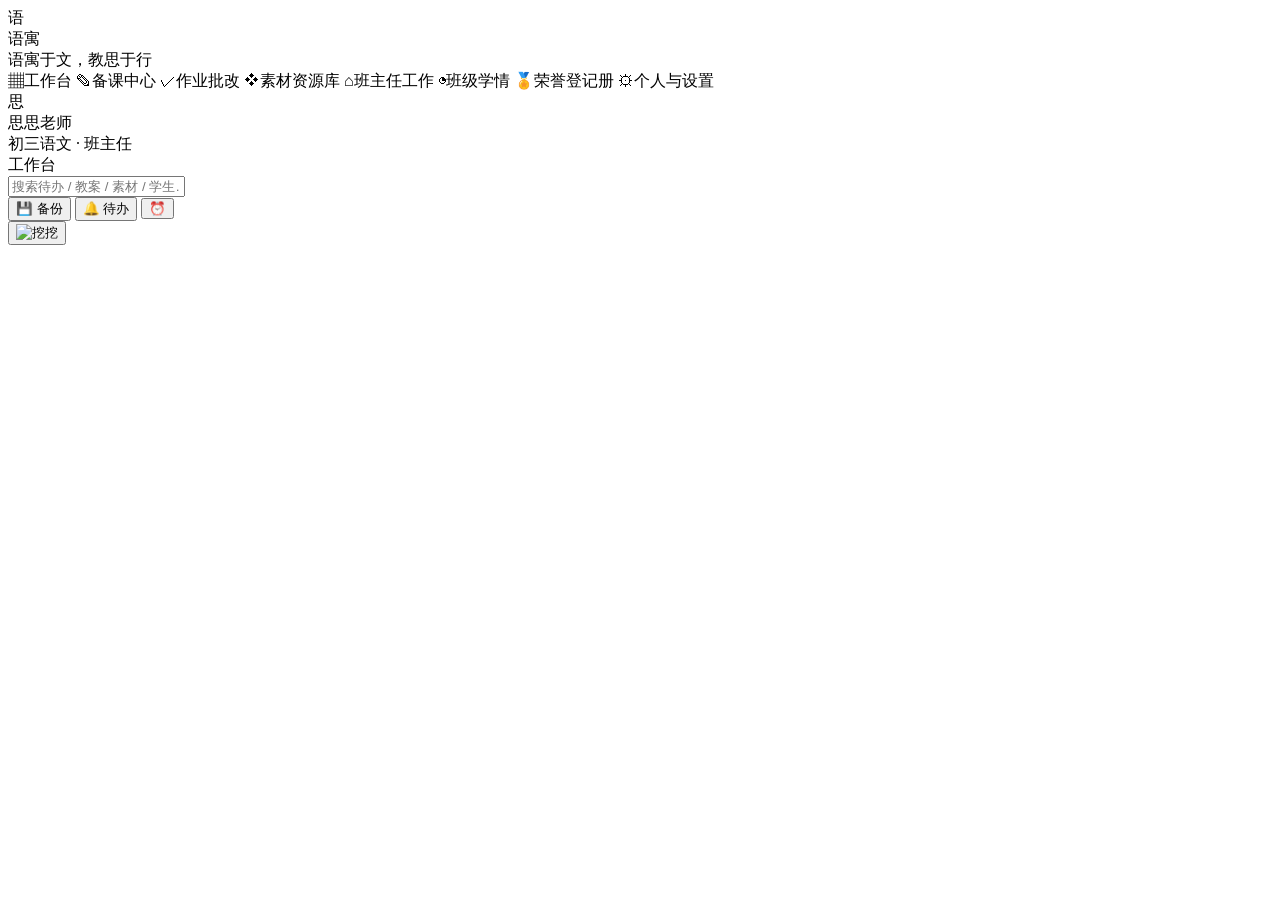
==== index.html @ 472ce5b4 "add index.html" ====
<!DOCTYPE html>
<html lang="zh-CN">
<head>
<meta charset="UTF-8" />
<meta name="viewport" content="width=device-width, initial-scale=1.0" />
<title>语寓 · 语寓于文，教思于行</title>
<meta name="theme-color" content="#6ea8dc" />
<link rel="manifest" href="manifest.webmanifest" />
<link rel="apple-touch-icon" href="img/icon.svg" />
<link rel="stylesheet" href="css/style.css" />
</head>
<body>
<div id="bgLayer"></div>
<div class="app">
  <!-- 侧边栏 -->
  <aside class="sidebar">
    <div class="brand">
      <div class="brand-logo">语</div>
      <div class="brand-text">
        <div class="brand-name">语寓</div>
        <div class="brand-sub">语寓于文，教思于行</div>
      </div>
    </div>
    <nav class="nav" id="nav">
      <a class="nav-item active" data-view="dashboard"><span class="ico">▦</span>工作台</a>
      <a class="nav-item" data-view="lesson"><span class="ico">✎</span>备课中心</a>
      <a class="nav-item" data-view="homework"><span class="ico">✓</span>作业批改</a>
      <a class="nav-item" data-view="resource"><span class="ico">❖</span>素材资源库</a>
      <a class="nav-item" data-view="homeroom"><span class="ico">⌂</span>班主任工作</a>
      <a class="nav-item" data-view="analytics"><span class="ico">◔</span>班级学情</a>
      <a class="nav-item" data-view="honor"><span class="ico">🏅</span>荣誉登记册</a>
      <a class="nav-item" data-view="settings"><span class="ico">⚙</span>个人与设置</a>
    </nav>
    <div class="sidebar-foot">
      <div class="user-mini">
        <div class="avatar" id="sideAvatar" title="点击修改头像">思</div>
        <div>
          <div class="uname" id="sideName">思思老师</div>
          <div class="urole">初三语文 · 班主任</div>
        </div>
      </div>
    </div>
  </aside>

  <!-- 主区域 -->
  <main class="main">
    <header class="topbar">
      <div class="topbar-title" id="viewTitle">工作台</div>
      <div class="topbar-search">
        <input type="text" id="globalSearch" placeholder="搜索待办 / 教案 / 素材 / 学生…" autocomplete="off" />
        <div class="search-drop" id="searchDrop" style="display:none"></div>
      </div>
      <div class="topbar-actions">
        <button class="btn-ghost" id="backupBtn" title="数据备份（JSON 导入 / 导出）">💾 备份</button>
        <button class="btn-ghost" id="todoBtn">🔔 待办 <span class="badge" style="display:none">0</span></button>
        <button class="remind-icon" id="classRemindIcon" title="上课提醒">
          <span class="ri-emoji">⏰</span>
          <span class="remind-badge" id="remindBadge" style="display:none"></span>
        </button>
      </div>
    </header>
    <section class="content" id="content"><!-- 动态渲染 --></section>
  </main>
</div>
<button id="agentLauncher" class="agent-launcher" title="挖挖 · 智能体助手"><img src="img/wawa.png" alt="挖挖" /></button>
<script src="js/data.js"></script>
<script src="js/api.js"></script>
<script src="js/xlsx.full.min.js"></script>
<script src="js/app.js"></script>
</body>
</html>
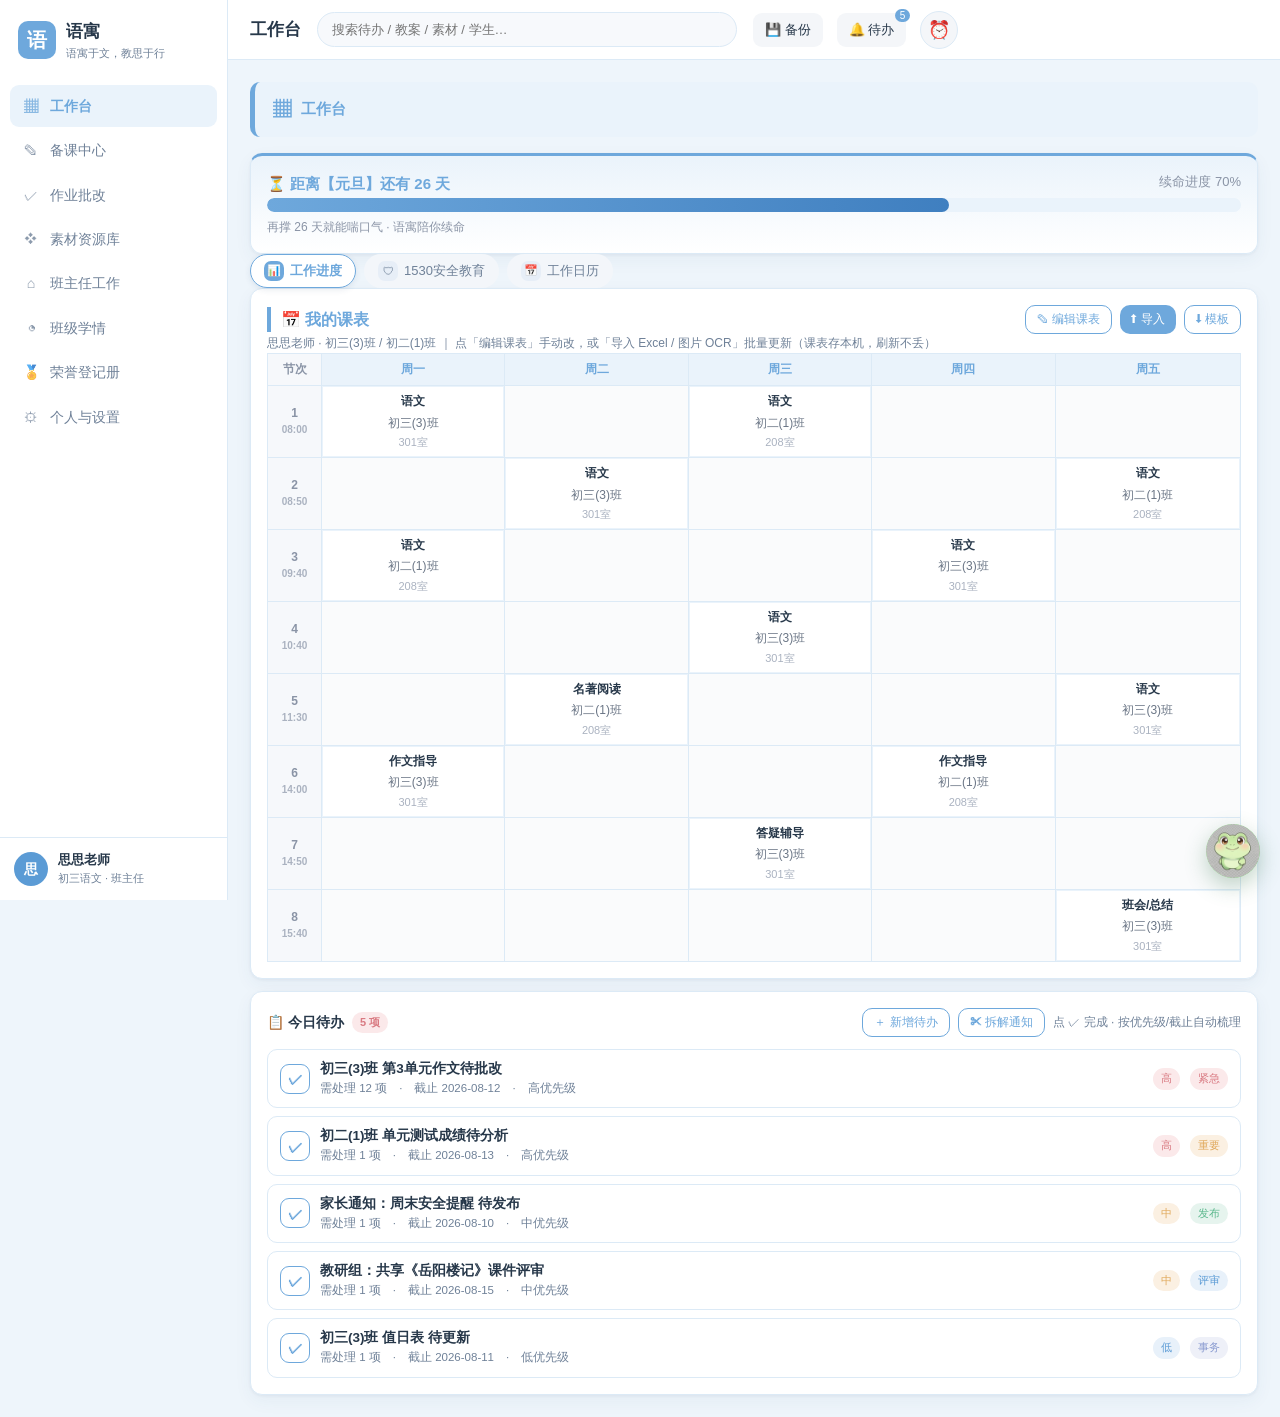
==== commit 0e5f88ab: "[security] P2: 凭据加密 + CSP + 成绩查询码校验" ====
--- a/index.html
+++ b/index.html
@@ -5,6 +5,7 @@
 <meta name="viewport" content="width=device-width, initial-scale=1.0" />
 <title>语寓 · 语寓于文，教思于行</title>
 <meta name="theme-color" content="#6ea8dc" />
+<meta http-equiv="Content-Security-Policy" content="default-src 'self'; script-src 'self' https://cdn.jsdelivr.net; style-src 'self' 'unsafe-inline'; img-src 'self' data:; connect-src 'self' https:; font-src 'self' data:; worker-src 'self' blob: https://cdn.jsdelivr.net; object-src 'none'; base-uri 'self'; frame-ancestors 'none'" />
 <link rel="manifest" href="manifest.webmanifest" />
 <link rel="apple-touch-icon" href="img/icon.svg" />
 <link rel="stylesheet" href="css/style.css" />
@@ -66,6 +67,7 @@
 <script src="js/data.js"></script>
 <script src="js/api.js"></script>
 <script src="js/xlsx.full.min.js"></script>
+<script src="js/crypto.js"></script>
 <script src="js/app.js"></script>
 </body>
 </html>
--- a/css/style.css
+++ b/css/style.css
@@ -0,0 +1,623 @@
+/* =====================================================================
+   语寓 · 设计规范 Design Tokens  （最后更新：2026-08-10）
+   统一「浅蓝框架」—— 所有新增页面/模块都必须套用以下令牌与约定，
+   禁止再各自新增配色、渐变、色条、圆角或阴影。
+   ---------------------------------------------------------------------
+   1) 主色（唯一强调色，呼应"挖挖"浅蓝）
+      --accent        主色：按钮/激活态/进度条/链接/勾选/表头
+      --accent-soft   主色浅底：激活背景、卡片描边底色
+      --accent-strong 主色深：渐变末端、强调文字
+      --brand         旧名，等同 --accent（保留兼容，勿再新用）
+      ※ 全站只有一个强调色，禁止给卡片单独加 --hue 色条/色块。
+
+   2) 语义色（仅用于"状态/分类标签 .tag"，不用于大面积铺色）
+      --blue/--green/--amber/--purple/--red  及各自 -soft 浅底
+      ※ 强调色阶：--rc1~--rc6 浅红（明度/纯度递进），用于"需要强调的图标底"，
+         如备课中心常用网址的 emoji 图标，禁止用于文字或大面积铺色。
+
+   3) 中性色
+      --bg 页面底(浅蓝)  --panel 卡片底(白)  --ink 正文  --muted 辅助  --line 描边
+
+   4) 圆角  卡片 --radius:12px ；按钮/标签/小卡 --radius-sm:10px  （二选一，不混用）
+   5) 阴影  仅 --shadow 一档（静默态）；hover 用 transform+同档阴影"抬起"，不新增阴影变量
+   6) 间距  一律 8 的倍数：8 / 12 / 16 / 24 ；卡片内 padding 16
+   7) 字号  页面标题 20 · 区块标题 16 · 正文 14 · 辅助 12
+
+   8) 组件约定（新增模块先复用，勿新造一次性样式）
+      .card            统一容器：白底 + --radius + --shadow + 1px --line 描边
+      .tag             标签：颜色只取语义色名 red/blue/green/amber/purple
+      .btn             主按钮（实心 --accent）；.btn.line 次级（描边）
+      .sub-tab         横向子导航（文字按钮，active 用 --accent）
+      .pill            筛选胶囊（active 用 --accent-soft 底 + --accent 字）
+      .progress-mini   进度条 > i（实心 --accent；.wide 为横向大条）
+      .survive         续命/放假倒计时条（渐变 --accent → --accent-strong）
+      .res             资源图标卡（备课中心教案单元/网址/教材共用：整卡可点，hover 抬起）
+      .res-ico / .res-url / .res-open  配套子部件（图标块 / URL 灰字 / 打开链接文字）
+      .sites-toolbar   备课网址聚合工具条（自动保存提示 + 一键预览/添加）
+      .sites-group     按板块分组容器（板块标题头 + 卡片网格）
+      .sites-card-del  资源卡右上角删除按钮（hover 显现，避开冒泡）
+      .sites-add-card  虚线添加卡（hover 变实色 + accent 描边）
+      .cs-tool         一课一标交互卡（左侧下拉选择课文 / 右侧自动对应学段）
+   ===================================================================== */
+
+:root{
+  --bg:#eef5fb; --panel:#ffffff; --ink:#27384a; --muted:#6f8198;
+  --line:#dceaf6; --brand:#6ea8dc; --brand-soft:#eaf3fb;
+  --blue:#5b9bd5; --blue-soft:#e8f1fa;
+  --green:#5cb88d; --green-soft:#e6f4ee;
+  --amber:#e0a85b; --amber-soft:#fbf0e2;
+  --purple:#8a9bd0; --purple-soft:#eef0f8;
+  --red:#d97a82; --red-soft:#fbe9ea;
+  --rc1:#fdeced; --rc2:#fbdde0; --rc3:#f7c3c8; --rc4:#f2a6ad; --rc5:#ec878f; --rc6:#e36771;
+  --accent:#6ea8dc; --accent-soft:#eaf3fb; --accent-strong:#3f7fc0;
+  --shadow:0 1px 3px rgba(40,70,110,.06),0 6px 18px rgba(40,70,110,.05);
+  --radius:12px; --radius-sm:10px;
+}
+*{box-sizing:border-box;margin:0;padding:0}
+body{font-family:-apple-system,"PingFang SC","Microsoft YaHei",Segoe UI,sans-serif;
+  background:var(--bg);color:var(--ink);font-size:14px;line-height:1.6}
+#bgLayer{position:fixed;inset:0;z-index:0;background-size:cover;background-position:center;background-repeat:no-repeat;transition:background .3s ease}
+.app{display:flex;min-height:100vh;position:relative;z-index:1}
+.bg-swatch{width:46px;height:46px;border-radius:10px;border:2px solid var(--line);cursor:pointer;transition:.15s;position:relative;color:#5b6b7d;font-size:11px;font-weight:600}
+.bg-swatch:hover{border-color:var(--brand)}
+.bg-swatch.active{border-color:var(--brand);box-shadow:0 0 0 3px var(--accent-soft)}
+
+/* 侧边栏 */
+.sidebar{width:228px;background:var(--panel);border-right:1px solid var(--line);
+  display:flex;flex-direction:column;position:sticky;top:0;height:100vh}
+.brand{display:flex;align-items:center;gap:10px;padding:18px 18px 14px}
+.brand-logo{width:38px;height:38px;border-radius:10px;background:var(--brand);
+  color:#fff;font-size:20px;font-weight:700;display:flex;align-items:center;justify-content:center}
+.brand-name{font-weight:700;font-size:17px}
+.brand-sub{font-size:11px;color:var(--muted)}
+.nav{padding:8px 10px;display:flex;flex-direction:column;gap:2px;flex:1}
+.nav-item{display:flex;align-items:center;gap:10px;padding:10px 12px;border-radius:9px;
+  color:var(--muted);cursor:pointer;font-weight:500;user-select:none}
+.nav-item .ico{width:18px;text-align:center;opacity:.8}
+.nav-item:hover{background:#f0f3f7;color:var(--ink)}
+.nav-item.active{background:var(--accent-soft);color:var(--accent);font-weight:600}
+.sidebar-foot{padding:12px 14px;border-top:1px solid var(--line)}
+.user-mini{display:flex;align-items:center;gap:10px}
+.avatar{width:34px;height:34px;border-radius:50%;background:var(--blue);color:#fff;
+  display:flex;align-items:center;justify-content:center;font-weight:600;flex:none;
+  overflow:hidden;cursor:pointer;transition:box-shadow .15s}
+.avatar:hover{box-shadow:0 0 0 3px var(--accent-soft)}
+.avatar img{width:100%;height:100%;border-radius:50%;object-fit:cover;display:block}
+.avatar.small{width:30px;height:30px;font-size:13px}
+.avatar.lg{width:56px;height:56px;font-size:22px}
+.uname{font-weight:600;font-size:13px}.urole{font-size:11px;color:var(--muted)}
+
+/* 主区 */
+.main{flex:1;display:flex;flex-direction:column;min-width:0}
+.topbar{height:60px;background:var(--panel);border-bottom:1px solid var(--line);
+  display:flex;align-items:center;gap:16px;padding:0 22px;position:sticky;top:0;z-index:5}
+.topbar-title{font-size:17px;font-weight:700}
+.topbar-search{flex:1;max-width:420px}
+.topbar-search input{width:100%;padding:9px 14px;border:1px solid var(--line);
+  border-radius:20px;background:#f7f9fc;font-size:13px;outline:none}
+.topbar-search input:focus{border-color:var(--brand);background:#fff}
+.topbar-actions{display:flex;align-items:center;gap:14px}
+.btn-ghost{background:#f4f6f9;border:none;padding:8px 12px;border-radius:9px;
+  cursor:pointer;font-size:13px;color:var(--ink);position:relative}
+.btn-ghost:hover{background:#eaeef3}
+.badge{position:absolute;top:-4px;right:-4px;background:var(--brand);color:#fff;
+  font-size:10px;border-radius:10px;padding:1px 5px}
+
+/* 上课提醒 · 右上角闹钟图标 */
+.remind-icon{position:relative;width:38px;height:38px;border-radius:50%;border:1px solid var(--line);
+  background:#f4f6f9;cursor:pointer;font-size:18px;display:flex;align-items:center;justify-content:center;transition:.2s; padding:0}
+.remind-icon:hover{background:#eaeef3}
+.remind-icon.active{background:#fdecec;border-color:#f0a3a3;animation:remindPulse 1.1s infinite}
+@keyframes remindPulse{0%{box-shadow:0 0 0 0 rgba(232,80,58,.55)}70%{box-shadow:0 0 0 9px rgba(232,80,58,0)}100%{box-shadow:0 0 0 0 rgba(232,80,58,0)}}
+.remind-badge{position:absolute;top:-6px;right:-6px;background:#e8503a;color:#fff;font-size:10px;
+  border-radius:10px;padding:1px 5px;font-weight:700;min-width:16px;text-align:center;line-height:1.4}
+.remind-pop{position:fixed;z-index:80;background:var(--panel);border:1px solid var(--line);border-radius:12px;
+  box-shadow:var(--shadow);padding:14px;width:262px}
+.remind-pop .rp-title{font-weight:700;font-size:13px;margin-bottom:8px}
+.remind-pop .rp-next .rp-tt{font-size:13px;font-weight:600}
+.remind-pop .rp-next .rp-sub{font-size:12px;color:#6b7686;margin-top:2px}
+.remind-pop .rp-next .rp-dur{font-size:12px;margin-top:6px;color:#6b7686}
+.remind-pop .rp-next .rp-dur.rp-soon{color:#e8503a;font-weight:700}
+.remind-pop .switch{margin-top:12px}
+.content{padding:22px;overflow:auto}
+
+/* 通用卡片/网格 */
+.grid{display:grid;gap:16px}
+.cols-4{grid-template-columns:repeat(4,1fr)}
+.cols-3{grid-template-columns:repeat(3,1fr)}
+.cols-2{grid-template-columns:repeat(2,1fr)}
+.card{background:var(--panel);border:1px solid var(--line);border-radius:var(--radius);
+  padding:16px;box-shadow:var(--shadow)}
+.card h3{font-size:14px;margin-bottom:10px;display:flex;align-items:center;gap:8px}
+.card h3 .tag{margin-left:auto}
+.stat{display:flex;flex-direction:column;gap:4px}
+.stat .num{font-size:26px;font-weight:700}
+.stat .lbl{color:var(--muted);font-size:12px}
+.stat .delta{font-size:12px}
+.up{color:var(--green)}.down{color:var(--brand)}
+
+/* 1530 安全教育：本周提醒细条（仅在有提醒时出现） */
+.safe-remind{ background:var(--blue-soft); border:1px solid var(--line); border-left:3px solid var(--blue);
+  border-radius:var(--radius-sm); padding:10px 12px; margin-bottom:10px; font-size:13px; color:var(--ink); }
+.safe-remind-head{ font-weight:500; margin-bottom:6px; }
+.safe-remind .row{ background:#fff; border-radius:8px; }
+
+/* 徽标 */
+.tag{font-size:11px;padding:2px 8px;border-radius:20px;background:#eef2f7;color:var(--muted)}
+.tag.red{background:var(--red-soft);color:var(--red)}
+.tag.blue{background:var(--blue-soft);color:var(--blue)}
+.tag.green{background:var(--green-soft);color:var(--green)}
+.tag.amber{background:var(--amber-soft);color:var(--amber)}
+.tag.purple{background:var(--purple-soft);color:var(--purple)}
+.tag.pink{background:#fdecf3;color:#d63384}
+.tag.gray{background:#eef2f7;color:var(--muted)}
+/* 整本阅读 · 自测模式隐藏答案 */
+#qList.hide-ans .q-ans{display:none}
+
+/* 列表/表格 */
+.list{display:flex;flex-direction:column;gap:10px}
+.row{display:flex;align-items:center;gap:12px;padding:12px;border:1px solid var(--line);
+  border-radius:10px;background:#fff}
+.row:hover{border-color:#d6dcea}
+.row .main{flex:1;min-width:0}
+.row .title{font-weight:600}
+.row .meta{color:var(--muted);font-size:12px}
+table{width:100%;border-collapse:collapse;font-size:13px}
+th,td{text-align:left;padding:10px 12px;border-bottom:1px solid var(--line)}
+th{color:var(--muted);font-weight:600;font-size:12px;background:#fafbfc}
+tr:hover td{background:#fafcff}
+
+/* 按钮 */
+.btn{background:var(--accent);color:#fff;border:none;padding:9px 16px;border-radius:var(--radius-sm);
+  cursor:pointer;font-size:13px;font-weight:500}
+.btn:hover{filter:brightness(.95)}
+.btn.line{background:#fff;color:var(--accent);border:1px solid var(--accent)}
+.btn.sm{padding:5px 11px;font-size:12px}
+.btn.danger{background:#e35d6a;color:#fff}
+.btn.danger.line{background:#fff;color:#e35d6a;border:1px solid #e35d6a}
+/* 作业批改 · 默写逐字比对 */
+.diff-box{font-size:18px;line-height:2;letter-spacing:2px;word-break:break-all}
+.diff-ok{color:#2f9e57;font-weight:700}
+.diff-bad{color:#d23b3b;background:#fdeaea;border-radius:3px;font-weight:700}
+.diff-miss{color:#bbb;font-weight:700}
+/* 作业批改 · 作文批改报告 */
+.grade-report{border:1px solid var(--accent-soft);background:var(--accent-soft);border-radius:10px;padding:14px}
+.grade-total{font-size:26px;font-weight:800;color:var(--accent)}
+.grade-report .bar{height:8px;background:#fff;border-radius:6px;overflow:hidden}
+.grade-report .bar i{display:block;height:100%;background:var(--accent)}
+
+/* 排版 */
+.section-title{font-size:16px;font-weight:700;margin:4px 0 14px;display:flex;align-items:center;gap:8px;
+  color:var(--accent);border-left:4px solid var(--accent);padding-left:10px}
+.muted{color:var(--muted)}
+.flex{display:flex}.between{justify-content:space-between}.center{align-items:center}
+.gap8{gap:8px}.gap12{gap:12px}.mt16{margin-top:16px}.mb12{margin-bottom:12px}
+.pill{display:inline-flex;align-items:center;gap:6px;padding:5px 11px;border-radius:20px;
+  background:#f1f4f8;cursor:pointer;font-size:12px;user-select:none}
+.pill.active{background:var(--accent);color:#fff}
+.bar{height:10px;border-radius:6px;background:#eef1f5;overflow:hidden}
+.bar > i{display:block;height:100%;border-radius:6px}
+.small-chart{display:flex;align-items:flex-end;gap:8px;height:120px;padding-top:8px}
+.small-chart .col{flex:1;display:flex;flex-direction:column;align-items:center;gap:4px;justify-content:flex-end}
+.small-chart .col .b{width:100%;border-radius:6px 6px 0 0;background:var(--blue)}
+.small-chart .col .x{font-size:11px;color:var(--muted)}
+.empty{padding:40px;text-align:center;color:var(--muted)}
+.kpi-row{display:flex;gap:18px;flex-wrap:wrap}
+.field{display:flex;flex-direction:column;gap:5px;margin-bottom:12px}
+.field label{font-size:12px;color:var(--muted);font-weight:600}
+.field input,.field select,.field textarea{padding:9px 11px;border:1px solid var(--line);
+  border-radius:8px;font-size:13px;font-family:inherit;outline:none}
+.field input:focus,.field textarea:focus{border-color:var(--brand)}
+.rubric{display:flex;flex-direction:column;gap:10px}
+.rubric .item{display:flex;align-items:center;gap:12px}
+.rubric .item .name{width:120px;font-weight:600}
+.rubric .item .pts{margin-left:auto;color:var(--muted)}
+.stars{display:flex;gap:4px}
+.stars span{cursor:pointer;font-size:18px;color:#d8dee6}
+.stars span.on{color:var(--amber)}
+.toast{position:fixed;bottom:24px;left:50%;transform:translateX(-50%);background:#1f2733;
+  color:#fff;padding:11px 20px;border-radius:10px;font-size:13px;opacity:0;transition:.25s;z-index:50}
+.toast.show{opacity:1}
+
+/* 二级目录（页内子导航） */
+.subnav{display:flex;gap:4px;border-bottom:1px solid var(--line)}
+.sub-tab{background:none;border:none;border-bottom:2px solid transparent;padding:9px 16px;cursor:pointer;
+  font-size:13px;color:var(--muted);font-weight:500;border-radius:8px 8px 0 0;transition:.15s}
+.sub-tab:hover{color:var(--accent);background:var(--accent-soft)}
+.sub-tab.active{color:var(--accent);font-weight:700;border-bottom-color:var(--accent)}
+
+/* 备课中心 · 二级任务横向图标导航（图标缩小、整行排列、可横滑） */
+.subnav.hsub{display:flex;flex-wrap:wrap;gap:8px;border-bottom:none;padding:0;margin-bottom:0}
+.sub-tab.hitem{display:inline-flex;align-items:center;gap:6px;flex:none;
+  border-bottom:none;border:1px solid transparent;border-radius:999px;padding:6px 13px;
+  background:#f3f6fa;color:var(--muted);font-weight:500;font-size:13px;transition:.15s}
+.sub-tab.hitem .hico{flex:none;width:20px;height:20px;border-radius:7px;display:inline-flex;align-items:center;
+  justify-content:center;font-size:11px;background:#e7eef7;transition:.15s}
+.sub-tab.hitem .hlab{font-size:13px}
+.sub-tab.hitem:hover{background:var(--accent-soft);color:var(--accent)}
+.sub-tab.hitem.active{background:#fff;color:var(--accent);font-weight:700;border-color:var(--accent);box-shadow:0 2px 6px rgba(40,70,110,.1)}
+.sub-tab.hitem.active .hico{background:var(--accent);color:#fff}
+/* 学生信息表 */
+.table-scroll{overflow-x:auto;-webkit-overflow-scrolling:touch}
+table .mono{font-family:ui-monospace,SFMono-Regular,Menlo,Consolas,monospace;font-size:12px;white-space:nowrap}
+.search{border:1px solid var(--line);border-radius:8px;padding:8px 12px;font-size:13px;min-width:210px;outline:none;background:#fff;color:var(--ink)}
+.search:focus{border-color:var(--accent);box-shadow:0 0 0 3px var(--accent-soft)}
+/* 顶部全局搜索下拉 */
+.topbar-search{position:relative}
+.search-drop{position:absolute;top:calc(100% + 6px);right:0;width:320px;max-width:80vw;max-height:380px;overflow-y:auto;
+  background:var(--panel);border:1px solid var(--line);border-radius:10px;box-shadow:0 12px 32px rgba(40,70,110,.14);z-index:120}
+.search-item{display:flex;align-items:center;gap:10px;padding:9px 12px;cursor:pointer;border-bottom:1px solid var(--line)}
+.search-item:last-child{border-bottom:none}
+.search-item:hover{background:var(--accent-soft)}
+.search-ico{width:30px;height:30px;border-radius:8px;background:var(--accent-soft);display:flex;align-items:center;justify-content:center;flex:none}
+.search-txt{min-width:0}
+.search-name{font-size:13px;color:var(--ink);white-space:nowrap;overflow:hidden;text-overflow:ellipsis}
+.search-sub{font-size:11px;color:var(--muted)}
+.search-empty{padding:16px;text-align:center;font-size:12px;color:var(--muted)}
+.upload-bar .tag{font-size:11px;background:var(--accent-soft);color:var(--accent)}
+
+/* 页面主题色横幅（背景色不变，仅本栏随页面换色） */
+.page-banner{display:flex;align-items:center;gap:10px;padding:13px 18px;margin-bottom:16px;
+  background:var(--accent-soft);border-left:5px solid var(--accent);border-radius:10px;
+  font-weight:700;font-size:15px;color:var(--accent)}
+.page-banner .pb-ico{font-size:18px}
+
+/* 荣誉扫描册 */
+.card.honor{display:flex;flex-direction:column;overflow:hidden;padding:0}
+.honor .cert{position:relative;padding:16px 14px 12px;text-align:center;
+  background:linear-gradient(135deg,#eaf3fb 0%,#dcebf9 100%);border-bottom:1px solid var(--line)}
+.cert-level{position:absolute;top:10px;left:10px;font-size:11px;font-weight:600;color:var(--blue);
+  background:#fff;border:1px solid var(--line);border-radius:20px;padding:2px 9px}
+.cert-seal{font-size:34px;line-height:1;margin:6px 0 8px;filter:drop-shadow(0 2px 3px rgba(40,70,110,.18))}
+.cert-name{font-size:15px;font-weight:700;color:var(--ink)}
+.honor-body{padding:14px;flex:1}
+.honor-title{font-weight:600;font-size:13.5px;line-height:1.5;margin-bottom:10px}
+.honor-meta{margin-top:10px;font-size:12px;color:var(--muted)}
+
+/* 通用表单弹窗（1530 安全教育 / 主题班会记录 复用） */
+.modal{position:fixed;inset:0;background:rgba(20,30,50,.45);display:flex;align-items:center;justify-content:center;z-index:120;padding:20px}
+.modal-box{background:#fff;border-radius:14px;padding:22px;width:440px;max-width:94vw;box-shadow:0 14px 44px rgba(20,30,50,.28)}
+.modal-box h3{margin:0;font-size:16px}
+.modal-fields{display:flex;flex-direction:column;gap:12px;margin-top:16px}
+.modal-field{display:flex;flex-direction:column;gap:5px}
+.modal-field label{font-size:12px;color:var(--muted);font-weight:600}
+.modal-field .field{width:100%;padding:9px 11px;border:1px solid var(--line);border-radius:9px;
+  font-size:13px;font-family:inherit;background:#fff;color:var(--ink);box-sizing:border-box}
+.modal-field .field:focus{outline:none;border-color:var(--accent);box-shadow:0 0 0 3px var(--accent-soft)}
+.modal-actions{display:flex;gap:10px;justify-content:flex-end;margin-top:20px}
+.btn:disabled{opacity:.5;cursor:not-allowed}
+.modal-check{display:flex;align-items:center;gap:8px;font-size:13px;color:var(--ink);cursor:pointer}
+/* 进入备课台 · 网站选择面板 */
+.unit-pick-list{display:flex;flex-direction:column;gap:8px;margin-top:14px;max-height:48vh;overflow:auto}
+.unit-pick-item{display:flex;align-items:center;gap:10px;padding:10px 12px;border:1px solid var(--line);border-radius:10px;cursor:pointer;transition:.15s;background:#fff}
+.unit-pick-item:hover{border-color:var(--accent)}
+.unit-pick-item.on{border-color:var(--accent);background:var(--accent-soft)}
+.unit-pick-check{width:18px;height:18px;border:2px solid var(--line);border-radius:5px;flex:0 0 auto;display:flex;align-items:center;justify-content:center;font-size:12px;color:transparent;transition:.15s}
+.unit-pick-item.on .unit-pick-check{background:var(--accent);border-color:var(--accent);color:#fff}
+.unit-pick-ico{font-size:18px;flex:0 0 auto}
+.unit-pick-main{flex:1;min-width:0;display:flex;flex-direction:column}
+.unit-pick-name{font-size:14px;font-weight:600;white-space:nowrap;overflow:hidden;text-overflow:ellipsis}
+.unit-pick-url{font-size:12px;color:var(--muted);overflow:hidden;text-overflow:ellipsis;white-space:nowrap}
+.unit-pick-open{font-size:12px;color:var(--accent-strong);flex:0 0 auto;padding:5px 9px;border:1px solid var(--accent);border-radius:8px;background:#fff;cursor:pointer}
+.unit-pick-open:hover{background:var(--accent)}
+
+/* 续命进度条（节假日放假倒计时） */
+.card.survive{ border-top:3px solid var(--accent); background:linear-gradient(180deg,var(--accent-soft),#fff); }
+.survive-title{ font-weight:700; color:var(--accent); font-size:15px; }
+.survive-sub{ font-size:13px; color:#8a94a6; }
+.survive-track{ height:14px; background:var(--accent-soft); border-radius:99px; overflow:hidden; margin-top:2px; }
+.survive-fill{ height:100%; background:linear-gradient(90deg,var(--accent),var(--accent-strong)); border-radius:99px; transition:width .4s ease; }
+.survive-cap{ font-size:12px; color:#8a94a6; margin-top:6px; }
+
+/* 教师课表 */
+.timetable-wrap{ overflow-x:auto; }
+.timetable{ width:100%; border-collapse:collapse; font-size:12px; min-width:560px; }
+.timetable th, .timetable td{ border:1px solid var(--line); text-align:center; padding:6px 4px; }
+.timetable thead th{ background:var(--accent-soft); color:var(--accent); font-weight:700; }
+.timetable .tt-time{ background:#f6f8fb; color:#8a94a6; font-weight:600; width:54px; line-height:1.3; }
+.timetable .tt-time span{ font-size:10px; color:#aab2c0; }
+.tt-cell.empty{ background:#fafbfc; }
+.tt-cell .tt-subj{ font-weight:700; color:var(--ink); }
+.tt-cell .tt-cls{ color:#6b7686; margin-top:2px; }
+.tt-cell .tt-room{ color:#aab2c0; font-size:11px; margin-top:1px; }
+.tt-cell:not(.empty){ background:#fff; box-shadow:inset 0 0 0 1px var(--accent-soft); }
+/* 编辑模式：格子可点击 */
+.tt-cell.tt-edit{ cursor:pointer; transition:background .15s; }
+.tt-cell.tt-edit:hover{ background:var(--accent-soft); box-shadow:inset 0 0 0 2px var(--accent); }
+.tt-cell.tt-edit.empty:hover .tt-plus{ color:var(--accent); }
+.tt-plus{ color:#c4ccd8; font-size:16px; line-height:1; }
+/* 今日列高亮 */
+.timetable th.tt-today{ background:var(--green-soft)!important; color:#1f7a3d; }
+.timetable .tt-cell.tt-today:not(.empty){ background:#f1faf3; box-shadow:inset 0 0 0 1px #bfe6c8; }
+.timetable .tt-cell.tt-today.empty{ background:#f6fbf7; }
+
+/* 上课提醒 */
+.remind-alert{ display:flex; gap:10px; align-items:flex-start; background:#fff5f5; border:1px solid #ffd9d9;
+  border-radius:12px; padding:12px 14px; }
+.remind-dot{ width:10px; height:10px; border-radius:50%; background:#ef5a5a; margin-top:5px; flex:none;
+  box-shadow:0 0 0 4px rgba(239,90,90,.15); animation:pulse 1.4s infinite; }
+@keyframes pulse{ 0%{box-shadow:0 0 0 0 rgba(239,90,90,.4)} 70%{box-shadow:0 0 0 8px rgba(239,90,90,0)} 100%{box-shadow:0 0 0 0 rgba(239,90,90,0)} }
+.remind-tt{ font-weight:700; color:#d23b3b; font-size:14px; }
+.remind-sub{ font-size:12px; color:#8a6b6b; margin-top:3px; }
+.remind-normal .remind-tt{ color:var(--accent); }
+.remind-normal .remind-sub{ color:#8a94a6; }
+
+/* 开关 switch */
+.switch{ display:inline-flex; align-items:center; gap:6px; cursor:pointer; user-select:none; }
+.switch input{ display:none; }
+.switch .slider{ width:38px; height:21px; background:#d7dde6; border-radius:99px; position:relative; transition:.2s; flex:none; }
+.switch .slider::before{ content:""; position:absolute; width:17px; height:17px; left:2px; top:2px; background:#fff;
+  border-radius:50%; transition:.2s; box-shadow:0 1px 2px rgba(0,0,0,.2); }
+.switch input:checked + .slider{ background:var(--accent); }
+.switch input:checked + .slider::before{ transform:translateX(17px); }
+.switch-txt{ font-size:12px; color:#6b7686; }
+
+/* 工作日历 */
+.cal-month{ font-weight:700; align-self:center; min-width:88px; text-align:center; }
+.cal-head{ display:grid; grid-template-columns:repeat(7,1fr); gap:6px; margin-bottom:8px; }
+.cal-head span{ text-align:center; font-size:12px; color:#8a94a6; font-weight:600; }
+.cal-grid{ display:grid; grid-template-columns:repeat(7,1fr); gap:6px; }
+.cal-cell{ min-height:80px; border:1px solid var(--line); border-radius:10px; padding:6px; background:#fff; font-size:12px; }
+.cal-cell.empty{ background:transparent; border:none; }
+.cal-cell.today{ border-color:var(--accent); box-shadow:0 0 0 2px var(--accent-soft); }
+.cal-cell.holiday{ background:#f3fbf4; }
+.cal-day{ font-weight:700; color:var(--ink); margin-bottom:4px; }
+.cal-ev{ margin-top:3px; padding:2px 6px; border-radius:6px; font-size:11px; line-height:1.4;
+  white-space:nowrap; overflow:hidden; text-overflow:ellipsis; background:var(--accent-soft); color:var(--accent); }
+.cal-ev.hol{ background:#e6f6e8; color:#2f9e54; font-weight:600; }
+.cal-ev.exam{ background:#fdeaea; color:#d9544f; }
+.cal-ev.teach{ background:#eef3fe; color:#4f7fd6; }
+.cal-ev.class{ background:#f3eefc; color:#8a63c9; }
+.cal-ev.school{ background:#eaf3fb; color:#5b93cf; }
+
+/* ===== 工作进度 · 横向紧凑数据卡（小图框 + 色彩美化） ===== */
+.kpi-strip{ display:grid; grid-template-columns:repeat(4,1fr); gap:12px; }
+.kpi-card{ position:relative; background:var(--panel); border:1px solid var(--line); border-radius:12px;
+  padding:14px 14px 12px; box-shadow:var(--shadow); overflow:hidden; }
+.kpi-card::before{ content:''; position:absolute; left:0; top:0; bottom:0; width:4px; background:var(--accent); }
+.kpi-ico{ width:34px; height:34px; border-radius:10px; display:flex; align-items:center; justify-content:center;
+  font-size:17px; background:var(--accent-soft); margin-bottom:8px; }
+.kpi-num{ font-size:23px; font-weight:800; color:var(--ink); line-height:1.05; }
+.kpi-sub{ font-size:13px; color:var(--muted); font-weight:700; margin-left:2px; }
+.kpi-lbl{ font-size:12px; color:var(--muted); margin-top:2px; }
+.kpi-delta{ font-size:11px; margin-top:3px; color:var(--muted); }
+.kpi-delta.up{ color:var(--green); }
+.kpi-delta.down{ color:var(--red); }
+
+/* 工作进度 · 任务看板（横向小卡，所有任务一目了然） */
+.task-board{ display:grid; grid-template-columns:1.4fr 1fr 1fr 1fr; gap:12px; }
+.task-card{ background:var(--panel); border:1px solid var(--line); border-radius:12px; padding:13px 14px;
+  box-shadow:var(--shadow); position:relative; overflow:hidden; }
+.task-card::before{ content:''; position:absolute; left:0; top:0; bottom:0; width:4px; background:var(--accent); }
+.task-head{ display:flex; align-items:center; gap:8px; font-weight:700; font-size:13.5px; color:var(--ink); }
+.task-ico{ width:26px; height:26px; border-radius:8px; display:inline-flex; align-items:center; justify-content:center;
+  font-size:14px; background:var(--accent-soft); }
+.task-count{ margin-left:auto; font-size:12px; font-weight:700; color:var(--accent); background:var(--accent-soft);
+  border-radius:20px; padding:1px 9px; }
+.progress-mini{ height:7px; background:#eef2f7; border-radius:6px; overflow:hidden; margin:9px 0 6px; }
+.progress-mini > i{ display:block; height:100%; border-radius:6px; background:var(--accent); }
+.task-sub{ font-size:11.5px; color:var(--muted); }
+.task-big{ font-size:21px; font-weight:800; color:var(--accent); margin:8px 0 2px; line-height:1.1; }
+.task-big-sub{ font-size:12px; color:var(--muted); font-weight:700; margin-left:2px; }
+.task-more{ font-size:11.5px; color:var(--muted); margin-top:6px; }
+.todo-empty.sm{ padding:12px; font-size:12px; }
+
+/* 工作进度 · 紧凑信息卡（保留 quick-grid 快捷入口） */
+.compact-card{ padding:14px 15px; border-radius:11px; }
+.compact-card h3{ font-size:13.5px; }
+.quick-grid{ display:grid; grid-template-columns:repeat(2,1fr); gap:8px; margin-top:4px; }
+.quick-grid .btn{ justify-content:center; text-align:center; font-size:12px; padding:7px 6px; }
+
+/* 今日待办 · 行与完成按钮 */
+.todo-list{ gap:8px; }
+.todo-row{ padding:10px 12px; gap:10px; align-items:center; transition:opacity .35s, transform .35s; }
+.todo-row .main .title{ font-size:13.5px; line-height:1.4; }
+.todo-row .meta{ font-size:11.5px; }
+.todo-check{ flex:none; width:30px; height:30px; border-radius:9px; border:1.5px solid var(--accent);
+  background:#fff; color:var(--accent); font-size:15px; font-weight:700; cursor:pointer; transition:.15s;
+  display:flex; align-items:center; justify-content:center; line-height:1; }
+.todo-check:hover{ background:var(--accent); color:#fff; transform:scale(1.06); }
+.todo-check:active{ transform:scale(.94); }
+.todo-empty{ padding:18px; text-align:center; color:var(--green); background:var(--accent-soft);
+  border-radius:10px; font-weight:600; font-size:13px; }
+
+/* 工作台 · 工作进度（今日待办主卡） */
+.todo-hero{ background:var(--accent-soft); border:1px solid var(--line); }
+.todo-hero-head{ display:flex; align-items:center; gap:14px; }
+.todo-hero-ico{ width:46px; height:46px; border-radius:14px; flex:none;
+  display:flex; align-items:center; justify-content:center; font-size:22px;
+  background:#fff; box-shadow:0 4px 12px rgba(40,70,110,.08); }
+.todo-hero-txt{ flex:1; min-width:0; }
+.todo-hero-title{ font-size:16px; font-weight:800; color:var(--ink); }
+.todo-hero-sub{ font-size:12.5px; color:var(--muted); margin-top:2px; }
+.todo-hero-pct{ font-size:30px; font-weight:800; color:var(--accent); line-height:1; flex:none; }
+.todo-hero-pct .u{ font-size:14px; font-weight:700; margin-left:1px; }
+.progress-mini.wide{ height:9px; margin:14px 0 2px; }
+.progress-mini.wide > i{ background:var(--accent); border-radius:6px; }
+
+/* 工作进度 · 下次上课迷你卡 */
+.sched-mini{ display:flex; flex-direction:column; }
+.sched-mini-title{ font-size:14.5px; font-weight:800; color:var(--ink); }
+.sched-next{ display:flex; align-items:center; gap:14px; margin-top:2px; }
+.sched-next-time{ flex:none; width:58px; height:58px; border-radius:14px; display:flex; align-items:center;
+  justify-content:center; font-size:20px; font-weight:800; color:var(--accent); background:var(--accent-soft); }
+.sched-next-info{ min-width:0; }
+.sched-next-sub{ font-size:14.5px; font-weight:700; color:var(--ink); }
+
+/* 完成待办 · 中央点赞弹窗 + 撒花动态图 */
+.celebrate-overlay{ position:fixed; inset:0; z-index:200; display:flex; align-items:center; justify-content:center;
+  background:rgba(20,30,50,.40); opacity:0; transition:opacity .2s ease; }
+.celebrate-overlay.on{ opacity:1; }
+.celebrate-box{ background:#fff; border-radius:18px; padding:26px 30px 24px; text-align:center; width:300px; max-width:86vw;
+  box-shadow:0 18px 50px rgba(20,30,50,.30); transform:scale(.82) translateY(10px);
+  transition:transform .28s cubic-bezier(.2,.8,.3,1.25); }
+.celebrate-overlay.on .celebrate-box{ transform:scale(1) translateY(0); }
+.thumbs-img{ font-size:62px; line-height:1; margin-bottom:10px;
+  animation:thumbPop .55s cubic-bezier(.2,.8,.3,1.4) both; filter:drop-shadow(0 4px 8px rgba(110,168,220,.35)); }
+@keyframes thumbPop{ 0%{transform:scale(0) rotate(-22deg);opacity:0} 60%{transform:scale(1.28) rotate(8deg);opacity:1} 100%{transform:scale(1) rotate(0)} }
+.celebrate-title{ font-size:18px; font-weight:800; color:var(--accent); }
+.celebrate-sub{ font-size:12.5px; color:var(--muted); margin-top:6px; word-break:break-all; }
+.confetti-layer{ position:fixed; inset:0; z-index:210; pointer-events:none; overflow:hidden; }
+.confetti{ position:absolute; top:-32px; will-change:transform; animation-name:confettiFall;
+  animation-timing-function:cubic-bezier(.3,.1,.6,1); animation-fill-mode:forwards; }
+@keyframes confettiFall{
+  0%{ transform:translateY(-32px) translateX(0) rotate(0); opacity:1; }
+  100%{ transform:translateY(106vh) translateX(var(--dx,0)) rotate(var(--rot,360deg)); opacity:.92; }
+}
+
+/* 平板：数据卡两列，任务看板两列 */
+@media (max-width: 1100px){
+  .kpi-strip{ grid-template-columns:repeat(2,1fr); }
+  .task-board{ grid-template-columns:repeat(2,1fr); }
+}
+
+/* ===== 手机端适配（窄屏：侧栏转顶部横向导航，网格转单列） ===== */
+@media (max-width: 860px){
+  .app{ flex-direction:column; min-height:100vh; }
+  .sidebar{ width:100%; height:auto; position:static; flex-direction:row; align-items:center;
+    gap:8px; padding:8px 10px; border-right:none; border-bottom:1px solid var(--line);
+    overflow-x:auto; }
+  .brand{ flex:none; padding:0; }
+  .brand-logo{ width:32px; height:32px; font-size:17px; border-radius:8px; }
+  .brand-text{ display:none; }
+  .nav{ flex-direction:row; flex:1; gap:4px; padding:0; overflow-x:auto; }
+  .nav-item{ white-space:nowrap; padding:8px 10px; border-radius:8px; flex:none; }
+  .nav-item .ico{ width:auto; }
+  .sidebar-foot{ display:none; }
+
+  .main{ min-width:0; }
+  .topbar{ padding:0 12px; gap:8px; height:52px; }
+  .topbar-title{ font-size:15px; flex:none; }
+  .topbar{ flex-wrap:wrap; height:auto; }
+  .topbar-search{ order:3; flex-basis:100%; max-width:none; margin-top:6px; }
+  .topbar-actions{ gap:8px; margin-left:auto; }
+  .btn-ghost{ padding:6px 9px; font-size:12px; }
+
+  .content{ padding:14px; }
+  .section-title{ font-size:15px; }
+
+  /* 网格全部单列 */
+  .grid{ grid-template-columns:1fr !important; }
+  .cols-2, .cols-3, .cols-4{ grid-template-columns:1fr !important; }
+
+  /* 备课中心 · 横向图标导航：手机端可横滑 */
+  .subnav.hsub{ flex-wrap:nowrap; overflow-x:auto; gap:6px; padding-bottom:4px; }
+  .sub-tab.hitem{ flex:none; white-space:nowrap; }
+
+  .flex.between, .flex{ flex-wrap:wrap; gap:8px; }
+  .timetable{ min-width:520px; }   /* 保留横向滚动查看课表 */
+  .timetable-wrap{ overflow-x:auto; -webkit-overflow-scrolling:touch; }
+
+  .modal-box{ width:auto; padding:18px; }
+  .remind-pop{ width:calc(100vw - 28px); max-width:320px; }
+
+  .tag, .btn{ font-size:12px; }
+  .btn.sm{ padding:5px 9px; font-size:12px; }
+  .bar{ max-width:none; }
+}
+
+/* ===== 备课中心 · 常用备课网址 / 教材 外接卡 ===== */
+.site-card{ display:flex; flex-direction:column; transition:transform .15s, box-shadow .15s; cursor:pointer; }
+.site-card:hover{ transform:translateY(-3px); box-shadow:0 10px 26px rgba(40,70,110,.12); }
+.site-card:active{ transform:translateY(-1px); }
+.site-open{ width:100%; justify-content:center; pointer-events:none; }
+.site-ico{ width:42px; height:42px; border-radius:12px; display:flex; align-items:center; justify-content:center;
+  font-size:18px; font-weight:700; color:var(--ink); }
+.site-ico.mp{ background:var(--purple-soft); }
+.mini-group{ background:var(--brand-soft); border-radius:10px; padding:10px 12px; }
+.mini-group-title{ font-weight:700; font-size:13px; color:var(--accent); }
+.mt8{ margin-top:8px; }
+
+/* 备课中心 · 资源图标卡（教案单元 / 常用网址 / 教材 共用） */
+.res{ display:flex; flex-direction:column; cursor:pointer; transition:transform .15s, box-shadow .15s; }
+.res:hover{ transform:translateY(-3px); box-shadow:0 10px 26px rgba(40,70,110,.12); }
+.res:active{ transform:translateY(-1px); }
+.res-ico{ width:42px; height:42px; border-radius:12px; display:flex; align-items:center; justify-content:center;
+  font-size:20px; flex:none; }
+.res-url{ font-size:11px; color:#8aa; margin-top:auto; }
+.res-open{ margin-top:12px; font-size:12px; color:var(--accent); font-weight:600; }
+.lp-ico{ width:30px; height:30px; border-radius:9px; display:inline-flex; align-items:center; justify-content:center;
+  background:var(--accent-soft); font-size:15px; flex:none; }
+.chips{ display:flex; gap:6px; flex-wrap:wrap; margin-top:10px; }
+/* 课标 · 左标签右值对齐行（避开表单 .field，勿合并） */
+.field-row{ display:flex; gap:8px; align-items:baseline; }
+.field-row .field-label{ flex:none; min-width:84px; color:var(--muted); font-size:12.5px; }
+.field-row .field-val{ flex:1; font-size:13px; }
+
+/* ===== 备课中心 · 常用备课网址（聚合面板） ===== */
+.sites-toolbar{ display:flex; align-items:center; justify-content:space-between; gap:12px; padding:14px 18px;
+  background:linear-gradient(135deg, var(--accent-soft) 0%, #f7fbff 100%);
+  border:1px solid var(--line); border-radius:12px; }
+.sites-saved{ display:flex; align-items:center; gap:8px; font-size:13px; font-weight:600; color:var(--ink); }
+.sites-dot{ width:8px; height:8px; border-radius:50%; background:#5cb88d; box-shadow:0 0 0 4px rgba(92,184,141,.18); animation:sitesPulse 2s infinite; }
+@keyframes sitesPulse{ 0%,100%{ box-shadow:0 0 0 4px rgba(92,184,141,.18); } 50%{ box-shadow:0 0 0 7px rgba(92,184,141,.08); } }
+.sites-actions{ display:flex; gap:8px; }
+.sites-group{ }
+.sites-group-head{ display:flex; align-items:center; gap:10px; margin:8px 4px 10px; padding:0 4px;
+  border-left:3px solid var(--accent); }
+.sites-group-ico{ width:26px; height:26px; border-radius:8px; display:inline-flex; align-items:center; justify-content:center; font-size:14px; flex:none; }
+.sites-group-name{ font-size:14px; font-weight:700; color:var(--ink); }
+.sites-card{ position:relative; padding:16px; }
+.sites-card-del{ position:absolute; top:8px; right:8px; width:22px; height:22px; border:none; border-radius:50%;
+  background:rgba(255,255,255,.85); color:#aab; font-size:16px; line-height:20px; cursor:pointer; padding:0; opacity:0; transition:opacity .15s, background .15s; }
+.sites-card:hover .sites-card-del{ opacity:1; }
+.sites-card-del:hover{ background:#fbe9ea; color:#d97a82; }
+.sites-add-card{ display:flex; align-items:center; gap:14px; padding:18px; cursor:pointer; border:2px dashed var(--line);
+  background:transparent; transition:border-color .15s, background .15s; }
+.sites-add-card:hover{ border-color:var(--accent); background:var(--accent-soft); }
+.sites-add-ico{ width:42px; height:42px; border-radius:12px; background:var(--accent-soft); color:var(--accent);
+  font-size:22px; display:flex; align-items:center; justify-content:center; }
+.sites-add-title{ font-weight:600; font-size:14px; color:var(--ink); margin-bottom:2px; }
+
+/* ===== 备课中心 · 一课一标 ===== */
+.cs-tool{ border-left:4px solid var(--accent); }
+.cs-tool-grid{ gap:16px; }
+.cs-source .field{ width:100%; }
+.cs-target{ background:linear-gradient(135deg, #f8fbfe 0%, var(--accent-soft) 100%); padding:14px 16px; border-radius:10px;
+  border:1px solid var(--line); }
+.cs-tag-row{ display:flex; gap:8px; flex-wrap:wrap; margin-bottom:12px; }
+.cs-block{ margin-top:10px; padding-top:10px; border-top:1px dashed var(--line); }
+.cs-block:first-of-type{ border-top:none; padding-top:0; }
+.cs-block b{ font-size:13px; color:var(--accent-strong); display:block; margin-bottom:4px; }
+.cs-pdf{ padding-top:8px; border-top:1px solid var(--line); }
+
+/* ===== 智能体助手（悬浮入口 + 聊天抽屉） ===== */
+.agent-launcher{ position:fixed; right:20px; bottom:22px; z-index:150; width:54px; height:54px; border-radius:50%;
+  border:none; background:linear-gradient(135deg,#a8e6a3,#7fd17b); cursor:pointer; padding:0; overflow:hidden;
+  box-shadow:0 8px 22px rgba(60,120,80,.32); transition:transform .15s, box-shadow .15s;
+  display:flex; align-items:center; justify-content:center; }
+.agent-launcher img{ width:100%; height:100%; object-fit:cover; border-radius:50%; display:block; }
+.agent-launcher:hover{ transform:translateY(-2px) scale(1.05); box-shadow:0 12px 28px rgba(60,120,80,.42); }
+.agent-launcher:active{ transform:scale(.96); }
+.agent-avatar{ width:28px; height:28px; border-radius:50%; object-fit:cover; vertical-align:middle; margin-right:8px; border:1px solid #fff; box-shadow:0 1px 3px rgba(0,0,0,.08); }
+.agent-panel{ position:fixed; right:18px; bottom:88px; z-index:160; width:360px; max-width:calc(100vw - 24px); height:500px; max-height:calc(100vh - 110px);
+  background:var(--panel); border:1px solid var(--line); border-radius:16px; box-shadow:0 18px 54px rgba(20,30,50,.28);
+  display:flex; flex-direction:column; overflow:hidden;
+  transform:translateY(16px) scale(.98); opacity:0; pointer-events:none;
+  transition:transform .22s cubic-bezier(.2,.8,.3,1.1), opacity .2s; }
+.agent-panel.open{ transform:translateY(0) scale(1); opacity:1; pointer-events:auto; }
+.agent-head{ display:flex; align-items:center; justify-content:space-between; padding:12px 14px;
+  background:var(--accent-soft); color:var(--accent); font-weight:700; }
+.agent-head-btns{ display:flex; gap:4px; }
+.agent-ico{ border:none; background:transparent; color:var(--accent); font-size:16px; cursor:pointer;
+  width:28px; height:28px; border-radius:8px; line-height:1; }
+.agent-ico:hover{ background:#fff; }
+.agent-msgs{ flex:1; overflow-y:auto; padding:14px; display:flex; flex-direction:column; gap:10px; background:#f7f9fc; }
+.agent-msg{ max-width:84%; padding:9px 12px; border-radius:12px; font-size:13px; line-height:1.5; word-break:break-word; }
+.agent-msg.bot{ align-self:flex-start; background:#fff; border:1px solid var(--line); color:var(--ink); border-bottom-left-radius:4px; }
+.agent-msg.user{ align-self:flex-end; background:var(--accent); color:#fff; border-bottom-right-radius:4px; }
+.agent-input-row{ display:flex; gap:8px; padding:10px; border-top:1px solid var(--line); background:#fff; }
+.agent-input{ flex:1; padding:9px 12px; border:1px solid var(--line); border-radius:10px; font-size:13px; outline:none; font-family:inherit; }
+.agent-input:focus{ border-color:var(--accent); }
+@media (max-width:560px){
+  .agent-panel{ right:8px; left:8px; bottom:8px; width:auto; max-width:none; height:auto; max-height:82vh; }
+  .agent-launcher{ right:14px; bottom:14px; }
+}
+/* 极窄屏（520px 以下，最后定义避免被 860/560 覆盖） */
+@media (max-width:520px){
+  .quick-grid{ grid-template-columns:repeat(2,1fr); }
+  .kpi-strip{ grid-template-columns:repeat(2,1fr); }
+  .task-board{ grid-template-columns:1fr; }
+  .thumbs-img{ font-size:52px; }
+  .celebrate-box{ padding:22px 22px 20px; }
+}
